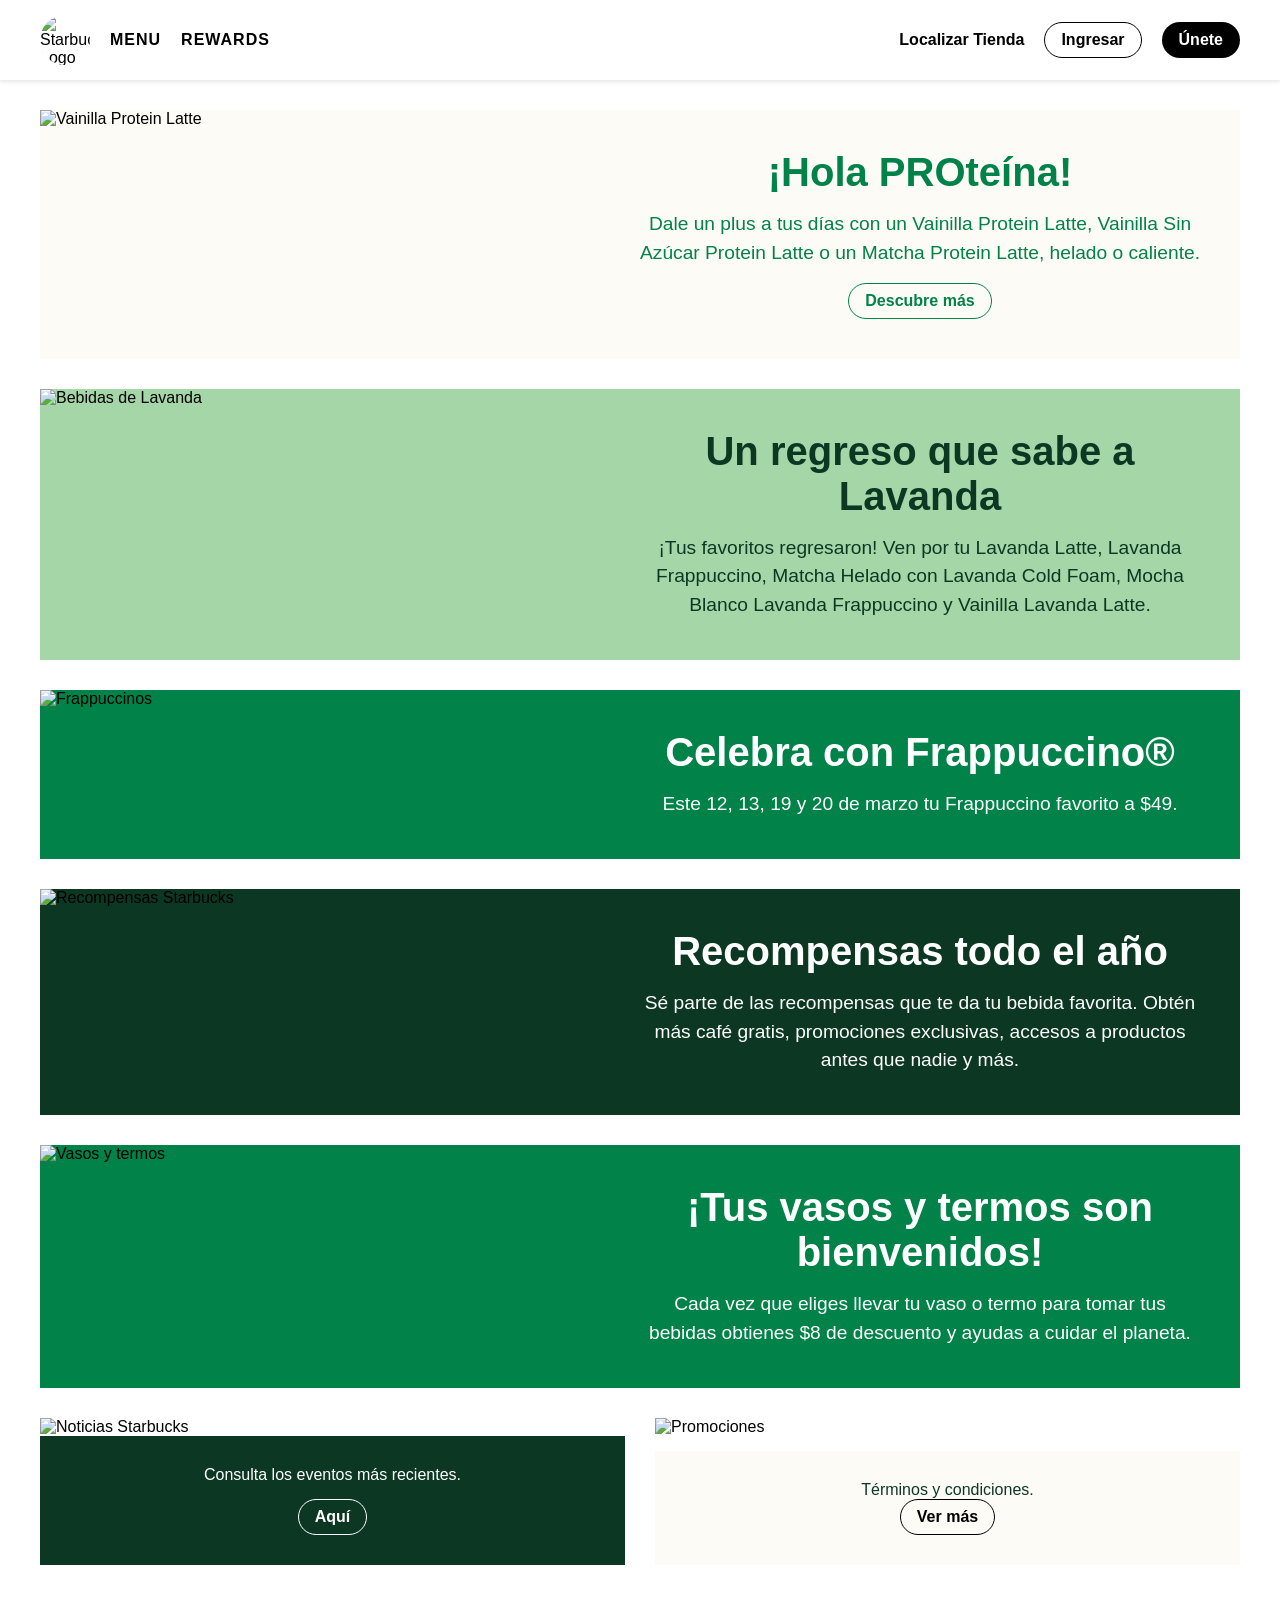
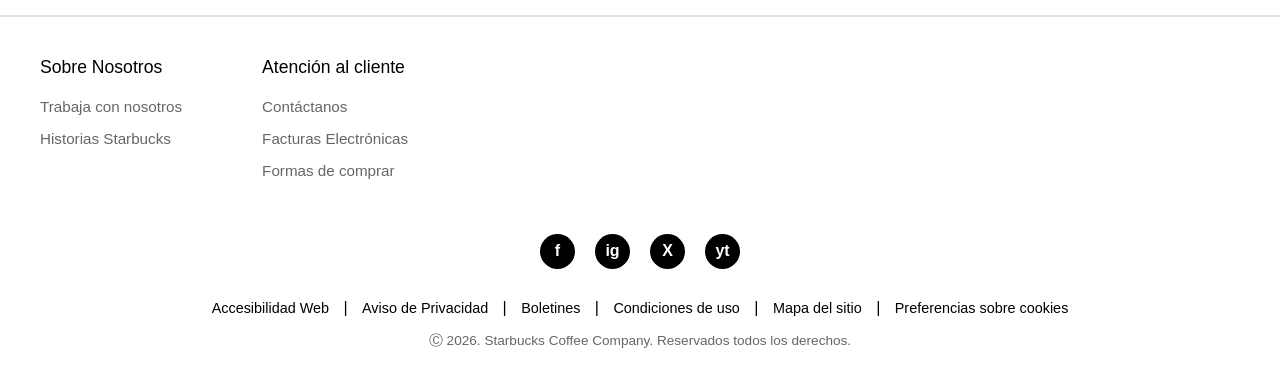
==== index.html @ bf2f14b6 "clon de starbuck o como se llame que se me olvido enviar en clases anterioes" ====
<!DOCTYPE html>
<html lang="es">
<head>
    <meta charset="UTF-8">
    <meta name="viewport" content="width=device-width, initial-scale=1.0">
    <title>Starbucks Clon</title>
    <link rel="stylesheet" href="estilos.css">
</head>
<body>
    <header class="navbar">
        <div class="nav-left">
            <img src="https://encrypted-tbn0.gstatic.com/images?q=tbn:ANd9GcQysN5kbSc1XucL1EUSObzNHKt753SLiKR7Tw&s" alt="Starbucks Logo" class="logo">
            <nav>
                <ul class="nav-links">
                    <li><a href="#">MENU</a></li>
                    <li><a href="#">REWARDS</a></li>
                </ul>
            </nav>
        </div>
        <div class="nav-right">
            <a href="#" class="location-link">Localizar Tienda</a>
            <a href="#" class="btn btn-outline">Ingresar</a>
            <a href="#" class="btn btn-solid">Únete</a>
        </div>
    </header>

    <main>
        <section class="banner bg-crema">
            <div class="banner-img">
                <img src="https://djftrby1k8irl.cloudfront.net/s3fs-public/2026-03%2FEDITABLE_SITIOWEB-01_0.jpg?auto=format,compress&q=70&crop=focalpoint&ar=1.8:1.0&w=1400&fit=max&dpr=2" alt="Vainilla Protein Latte" class="fit-img">
            </div>
            <div class="banner-text align-center text-green">
                <h2>¡Hola PROteína!</h2>
                <p>Dale un plus a tus días con un Vainilla Protein Latte, Vainilla Sin Azúcar Protein Latte o un Matcha Protein Latte, helado o caliente.</p>
                <a href="#" class="btn btn-outline-green">Descubre más</a>
            </div>
        </section>

        <section class="banner bg-light-green reverse">
            <div class="banner-text align-center text-dark-green">
                <h2>Un regreso que sabe a Lavanda</h2>
                <p>¡Tus favoritos regresaron! Ven por tu Lavanda Latte, Lavanda Frappuccino, Matcha Helado con Lavanda Cold Foam, Mocha Blanco Lavanda Frappuccino y Vainilla Lavanda Latte.</p>
            </div>
            <div class="banner-img">
                <img src="https://djftrby1k8irl.cloudfront.net/s3fs-public/2026-03%2FEDITABLE_SITIOWEB-03_0.jpg?auto=format,compress&q=70&crop=focalpoint&ar=1.8:1.0&w=1400&fit=max&dpr=2" alt="Bebidas de Lavanda" class="fit-img">
            </div>
        </section>

        <section class="banner bg-green">
            <div class="banner-img">
                <img src="https://djftrby1k8irl.cloudfront.net/s3fs-public/2026-03%2FEDITABLE_SITIOWEB-04_2.jpg?auto=format,compress&q=70&crop=focalpoint&ar=1.8:1.0&w=1400&fit=max&dpr=2" alt="Frappuccinos" class="fit-img">
            </div>
            <div class="banner-text align-center text-white">
                <h2>Celebra con Frappuccino®</h2>
                <p>Este 12, 13, 19 y 20 de marzo tu Frappuccino favorito a $49.</p>
            </div>
        </section>

        <section class="banner bg-dark-green reverse">
            <div class="banner-text align-center text-white">
                <h2>Recompensas todo el año</h2>
                <p>Sé parte de las recompensas que te da tu bebida favorita. Obtén más café gratis, promociones exclusivas, accesos a productos antes que nadie y más.</p>
            </div>
            <div class="banner-img">
                <img src="https://djftrby1k8irl.cloudfront.net/s3fs-public/2026-03%2FEDITABLE_SITIOWEB-02_2.jpg?auto=format,compress&q=70&crop=focalpoint&ar=1.8:1.0&w=1400&fit=max&dpr=2" alt="Recompensas Starbucks" class="fit-img">
            </div>
        </section>

        <section class="banner bg-green">
            <div class="banner-img">
                <img src="https://djftrby1k8irl.cloudfront.net/s3fs-public/2026-03%2FEDITABLE_SITIOWEB-05_1.jpg?auto=format,compress&q=70&crop=focalpoint&ar=1.8:1.0&w=1400&fit=max&dpr=2" alt="Vasos y termos" class="fit-img">
            </div>
            <div class="banner-text align-center text-white">
                <h2>¡Tus vasos y termos son bienvenidos!</h2>
                <p>Cada vez que eliges llevar tu vaso o termo para tomar tus bebidas obtienes $8 de descuento y ayudas a cuidar el planeta.</p>
            </div>
        </section>

        <section class="half-banners">
            <div class="half-banner">
                <img src="https://djftrby1k8irl.cloudfront.net/s3fs-public/2026-03%2FEDITABLE_SITIOWEB-06_2.jpg?auto=format,compress&q=70&crop=focalpoint&ar=1.8:1.0&w=1400&fit=max&dpr=2" alt="Noticias Starbucks" class="fit-img">
                <div class="half-text bg-dark-green text-white">
                    <p>Consulta los eventos más recientes.</p>
                    <a href="#" class="btn btn-outline-white">Aquí</a>
                </div>
            </div>
            <div class="half-banner">
                <img src="https://djftrby1k8irl.cloudfront.net/s3fs-public/2026-03%2FEDITABLE_SITIOWEB-07.jpg?auto=format,compress&q=70&crop=focalpoint&ar=1.8:1.0&w=1400&fit=max&dpr=2" alt="Promociones" class="fit-img">
                <div class="half-text bg-crema text-dark-green">
                    <p>Términos y condiciones.</p>
                    <a href="#" class="btn btn-outline">Ver más</a>
                </div>
            </div>
        </section>
    </main>

    <footer>
        <div class="footer-links">
            <div class="footer-col">
                <h4>Sobre Nosotros</h4>
                <a href="#">Trabaja con nosotros</a>
                <a href="#">Historias Starbucks</a>
            </div>
            <div class="footer-col">
                <h4>Atención al cliente</h4>
                <a href="#">Contáctanos</a>
                <a href="#">Facturas Electrónicas</a>
                <a href="#">Formas de comprar</a>
            </div>
        </div>
        
        <div class="footer-social">
            <a href="#" class="social-circle">f</a>
            <a href="#" class="social-circle">ig</a>
            <a href="#" class="social-circle">X</a>
            <a href="#" class="social-circle">yt</a>
        </div>
        
        <div class="footer-legal">
            <a href="#">Accesibilidad Web</a> | 
            <a href="#">Aviso de Privacidad</a> | 
            <a href="#">Boletines</a> | 
            <a href="#">Condiciones de uso</a> | 
            <a href="#">Mapa del sitio</a> | 
            <a href="#">Preferencias sobre cookies</a>
        </div>
        
        <p class="copyright">Ⓒ 2026. Starbucks Coffee Company. Reservados todos los derechos.</p>
    </footer>
</body>
</html>
---- estilos.css ----
* {
    margin: 0;
    padding: 0;
    box-sizing: border-box;
    font-family: 'Helvetica Neue', Arial, sans-serif;
}

:root {
    --starbucks-green: #008248; 
    --light-green: #A5D6A7;     
    --dark-green: #0C3823;      
    --crema: #FDFBF5;           
    --white: #ffffff;
    --black: #000000;
}

.navbar {
    display: flex;
    justify-content: space-between;
    align-items: center;
    padding: 15px 40px;
    background-color: var(--white);
    box-shadow: 0 2px 4px rgba(0,0,0,0.1);
}

.nav-left, .nav-right {
    display: flex;
    align-items: center;
    gap: 20px;
}

.logo {
    width: 50px;
    height: 50px;
    border-radius: 50%; 
    object-fit: cover; 
    background-color: transparent;
}

.nav-links {
    display: flex;
    list-style: none;
    gap: 20px;
    font-weight: bold;
    letter-spacing: 1px;
}

.nav-links a {
    text-decoration: none;
    color: var(--black);
}

.nav-links a:hover {
    color: var(--starbucks-green);
}

.location-link {
    text-decoration: none;
    color: var(--black);
    font-weight: bold; 
}

.btn {
    padding: 8px 16px;
    border-radius: 20px;
    text-decoration: none;
    font-weight: bold;
    border: 1px solid transparent;
}

.btn-outline {
    border-color: var(--black);
    color: var(--black);
}

.btn-solid {
    background-color: var(--black);
    color: var(--white);
}

.btn-outline-green {
    border-color: var(--starbucks-green);
    color: var(--starbucks-green);
    display: inline-block;
    margin-top: 15px;
}

.btn-outline-white {
    border: 1px solid var(--white);
    color: var(--white);
    padding: 8px 16px;
    border-radius: 20px;
    text-decoration: none;
    font-weight: bold;
    margin-top: 15px;
    display: inline-block;
}

main {
    padding: 30px 40px; 
    max-width: 1500px;  
    margin: 0 auto;     
    display: flex;
    flex-direction: column;
    gap: 30px; 
}

.banner {
    display: flex;
    width: 100%;
}

.banner.reverse {
    flex-direction: row-reverse;
}

.banner-img {
    flex: 1;
    display: flex;
    padding: 0;
    align-items: stretch;
}

.fit-img {
    width: 100%;
    height: 100%;
    object-fit: cover; 
    display: block;
}

.banner-text {
    flex: 1; 
    display: flex;
    flex-direction: column;
    justify-content: center;
    padding: 40px;
}

.banner-text h2 {
    font-size: 2.5rem;
    margin-bottom: 15px;
}

.banner-text p {
    font-size: 1.2rem;
    line-height: 1.5;
}

.align-center {
    text-align: center;
    align-items: center;
}

.half-banners {
    display: flex;
    gap: 30px; 
}

.half-banner {
    flex: 1;
    display: flex;
    flex-direction: column;
}

.half-text {
    padding: 30px;
    text-align: center;
    flex-grow: 1;
    display: flex;
    flex-direction: column;
    justify-content: center;
    align-items: center;
}

.bg-crema { background-color: var(--crema); }
.bg-light-green { background-color: var(--light-green); }
.bg-green { background-color: var(--starbucks-green); }
.bg-dark-green { background-color: var(--dark-green); }

.text-green { color: var(--starbucks-green); }
.text-dark-green { color: var(--dark-green); }
.text-white { color: var(--white); }

footer {
    padding: 40px;
    border-top: 2px solid #e2e2e2;
    margin-top: 20px;
}

.footer-links {
    display: flex;
    gap: 80px;
    margin-bottom: 40px;
}

.footer-col h4 {
    font-size: 1.1rem;
    margin-bottom: 20px;
    font-weight: normal;
}

.footer-col a {
    display: block;
    text-decoration: none;
    color: #666;
    margin-bottom: 15px;
    font-size: 0.95rem;
}

.footer-col a:hover {
    color: var(--black);
}

.footer-social {
    display: flex;
    gap: 20px;
    justify-content: center;
    margin-bottom: 30px;
}

.social-circle {
    background-color: var(--black);
    color: var(--white);
    width: 35px;
    height: 35px;
    border-radius: 50%;
    display: flex;
    justify-content: center;
    align-items: center;
    text-decoration: none;
    font-weight: bold;
}

.footer-legal {
    text-align: center;
    margin-bottom: 15px;
}

.footer-legal a {
    color: var(--black);
    text-decoration: none;
    margin: 0 10px;
    font-size: 0.9rem;
}

.copyright {
    text-align: center;
    color: #666;
    font-size: 0.85rem;
}
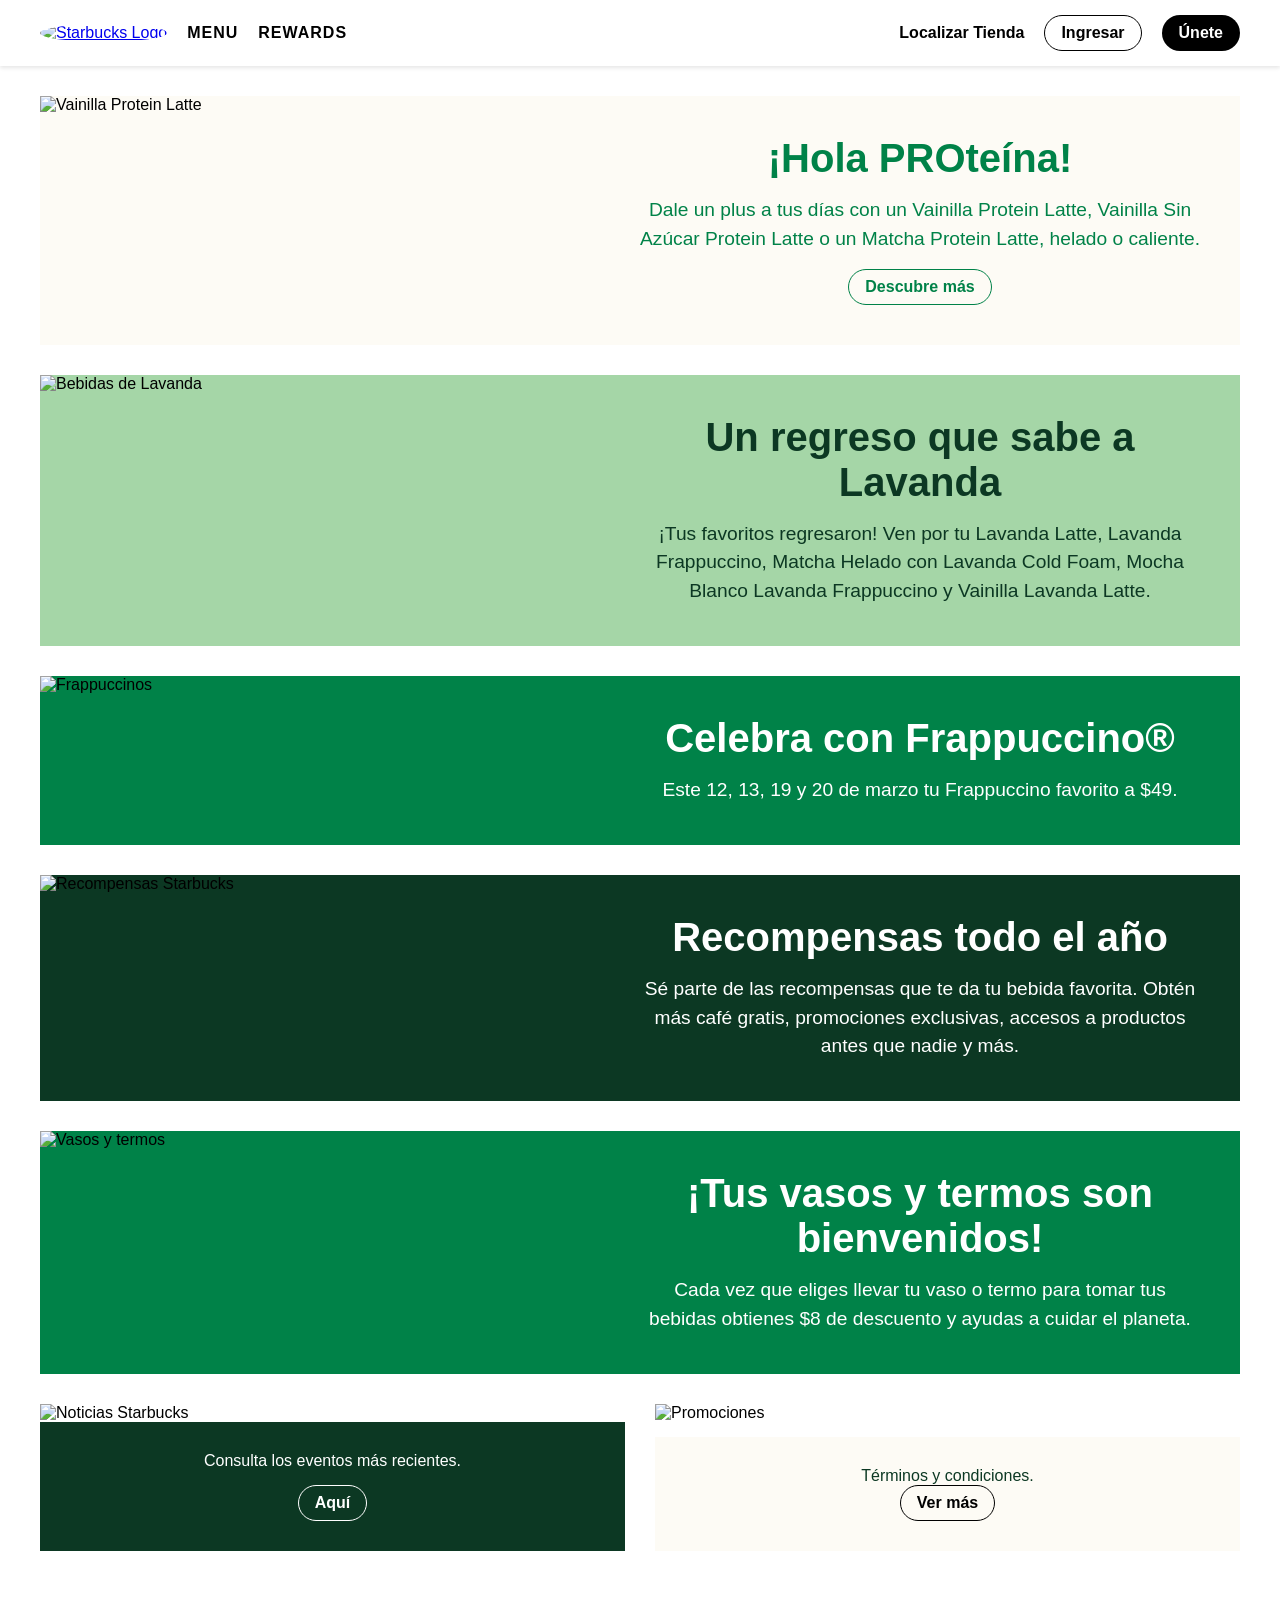
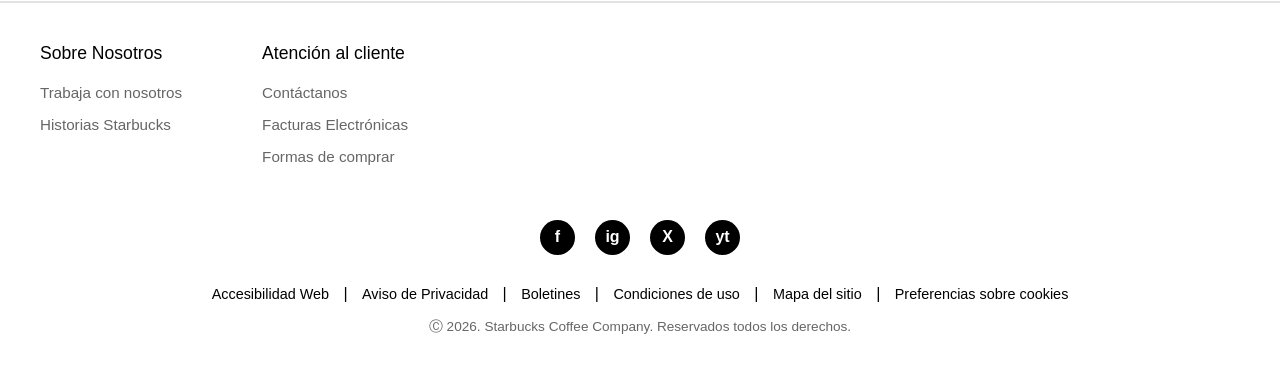
==== commit d187e2d4: "pantallas completas y diseño responsivo" ====
--- a/index.html
+++ b/index.html
@@ -9,18 +9,20 @@
 <body>
     <header class="navbar">
         <div class="nav-left">
-            <img src="https://encrypted-tbn0.gstatic.com/images?q=tbn:ANd9GcQysN5kbSc1XucL1EUSObzNHKt753SLiKR7Tw&s" alt="Starbucks Logo" class="logo">
+            <a href="index.html">
+                <img src="https://www.starbucks.com.mx/static/images/logo.svg" alt="Starbucks Logo" class="logo">
+            </a>
             <nav>
                 <ul class="nav-links">
-                    <li><a href="#">MENU</a></li>
-                    <li><a href="#">REWARDS</a></li>
+                    <li><a href="menu.html">MENU</a></li>
+                    <li><a href="rewards.html">REWARDS</a></li>
                 </ul>
             </nav>
         </div>
         <div class="nav-right">
             <a href="#" class="location-link">Localizar Tienda</a>
-            <a href="#" class="btn btn-outline">Ingresar</a>
-            <a href="#" class="btn btn-solid">Únete</a>
+            <a href="login.html" class="btn btn-outline">Ingresar</a>
+            <a href="registro.html" class="btn btn-solid">Únete</a>
         </div>
     </header>
 
--- a/estilos.css
+++ b/estilos.css
@@ -21,6 +21,9 @@
     padding: 15px 40px;
     background-color: var(--white);
     box-shadow: 0 2px 4px rgba(0,0,0,0.1);
+    position: sticky; 
+    top: 0; 
+    z-index: 1000; 
 }
 
 .nav-left, .nav-right {
@@ -60,6 +63,55 @@
     font-weight: bold; 
 }
 
+.dropdown-trigger {
+    position: relative; 
+    padding-bottom: 20px; 
+}
+
+.dropdown-menu {
+    display: none; 
+    position: absolute;
+    top: 100%; 
+    left: 0;
+    width: 600px; 
+    background-color: #1e1e1e; 
+    padding: 30px;
+    box-shadow: 0 8px 16px rgba(0,0,0,0.2);
+    z-index: 200;
+    cursor: default;
+}
+
+.dropdown-trigger:hover .dropdown-menu {
+    display: flex;
+    justify-content: space-between;
+}
+
+.dropdown-col h4 {
+    color: var(--white);
+    font-size: 1.1rem;
+    margin-bottom: 15px;
+    font-weight: bold;
+}
+
+.dropdown-col a {
+    color: #ccc;
+    font-size: 0.9rem;
+    display: block;
+    margin-bottom: 10px;
+    font-weight: normal;
+    text-transform: none;
+    letter-spacing: normal;
+}
+
+.dropdown-col a:hover {
+    color: var(--white);
+}
+
+.active-link {
+    border-bottom: 4px solid var(--starbucks-green);
+    padding-bottom: 5px;
+}
+
 .btn {
     padding: 8px 16px;
     border-radius: 20px;
@@ -71,6 +123,7 @@
 .btn-outline {
     border-color: var(--black);
     color: var(--black);
+    background-color: transparent;
 }
 
 .btn-solid {
@@ -181,6 +234,76 @@
 .text-dark-green { color: var(--dark-green); }
 .text-white { color: var(--white); }
 
+.menu-main {
+    padding: 40px;
+    max-width: 1500px;
+    margin: 0 auto;
+}
+
+.menu-header p {
+    color: #666;
+    font-size: 1.1rem;
+    margin-bottom: 5px;
+    font-weight: bold;
+}
+
+.menu-header h1 {
+    font-size: 2rem;
+    margin-bottom: 50px;
+    color: var(--black);
+}
+
+.menu-category h2 {
+    font-size: 1.2rem;
+    font-weight: normal;
+    margin-bottom: 15px;
+    color: var(--black);
+}
+
+.menu-category hr {
+    border: none;
+    border-top: 1px solid #ccc;
+    margin-bottom: 40px;
+}
+
+.menu-items-container {
+    display: flex;
+    flex-wrap: wrap; 
+    gap: 50px;       
+    margin-bottom: 60px;
+}
+
+.menu-item {
+    display: flex;
+    flex-direction: column;
+    align-items: center;
+    width: 200px;
+    text-align: center;
+}
+
+.circle-image {
+    background-color: var(--dark-green);
+    width: 160px;
+    height: 160px;
+    border-radius: 50%; 
+    display: flex;
+    justify-content: center;
+    align-items: center;
+    margin-bottom: 20px;
+}
+
+.circle-image img {
+    max-width: 65%; 
+    max-height: 65%;
+    object-fit: contain;
+}
+
+.menu-item p {
+    font-weight: bold;
+    font-size: 1rem;
+    color: var(--black);
+}
+
 footer {
     padding: 40px;
     border-top: 2px solid #e2e2e2;
@@ -247,4 +370,93 @@
     text-align: center;
     color: #666;
     font-size: 0.85rem;
+}
+
+.floating-btn {
+    position: fixed; 
+    bottom: 30px;    
+    right: 30px;     
+    background-color: var(--starbucks-green);
+    color: var(--white);
+    padding: 15px 20px;
+    border-radius: 50px;
+    text-decoration: none;
+    font-weight: bold;
+    box-shadow: 0 4px 8px rgba(0,0,0,0.3);
+    z-index: 1000;   
+    transition: transform 0.2s ease;
+}
+
+.floating-btn:hover {
+    transform: scale(1.05);
+}
+
+@media screen and (max-width: 768px) {
+    .navbar {
+        flex-direction: column;
+        gap: 15px;
+        padding: 15px;
+    }
+    
+    .nav-left, .nav-right {
+        flex-direction: column;
+        width: 100%;
+        gap: 15px;
+    }
+    
+    .nav-links {
+        flex-direction: column;
+        align-items: center;
+        gap: 15px;
+    }
+    
+    .dropdown-menu {
+        width: 100%;
+        position: static;
+        box-shadow: none;
+        padding: 10px;
+        text-align: center;
+    }
+    
+    .dropdown-trigger:hover .dropdown-menu {
+        flex-direction: column;
+        gap: 20px;
+    }
+
+    .split-layout {
+        flex-direction: column;
+    }
+    
+    .left-panel {
+        flex: none;
+        width: 100%;
+        height: auto;
+        position: static;
+        padding: 60px 20px;
+    }
+    
+    .right-panel {
+        flex: none;
+        width: 100%;
+    }
+
+    .banner, .banner.reverse, .half-banners {
+        flex-direction: column;
+    }
+
+    .footer-links {
+        flex-direction: column;
+        gap: 30px;
+        text-align: center;
+    }
+    
+    .benefits-grid {
+        flex-direction: column;
+    }
+
+    .hero-hand {
+        position: static;
+        transform: none;
+        margin-top: 30px;
+    }
 }
